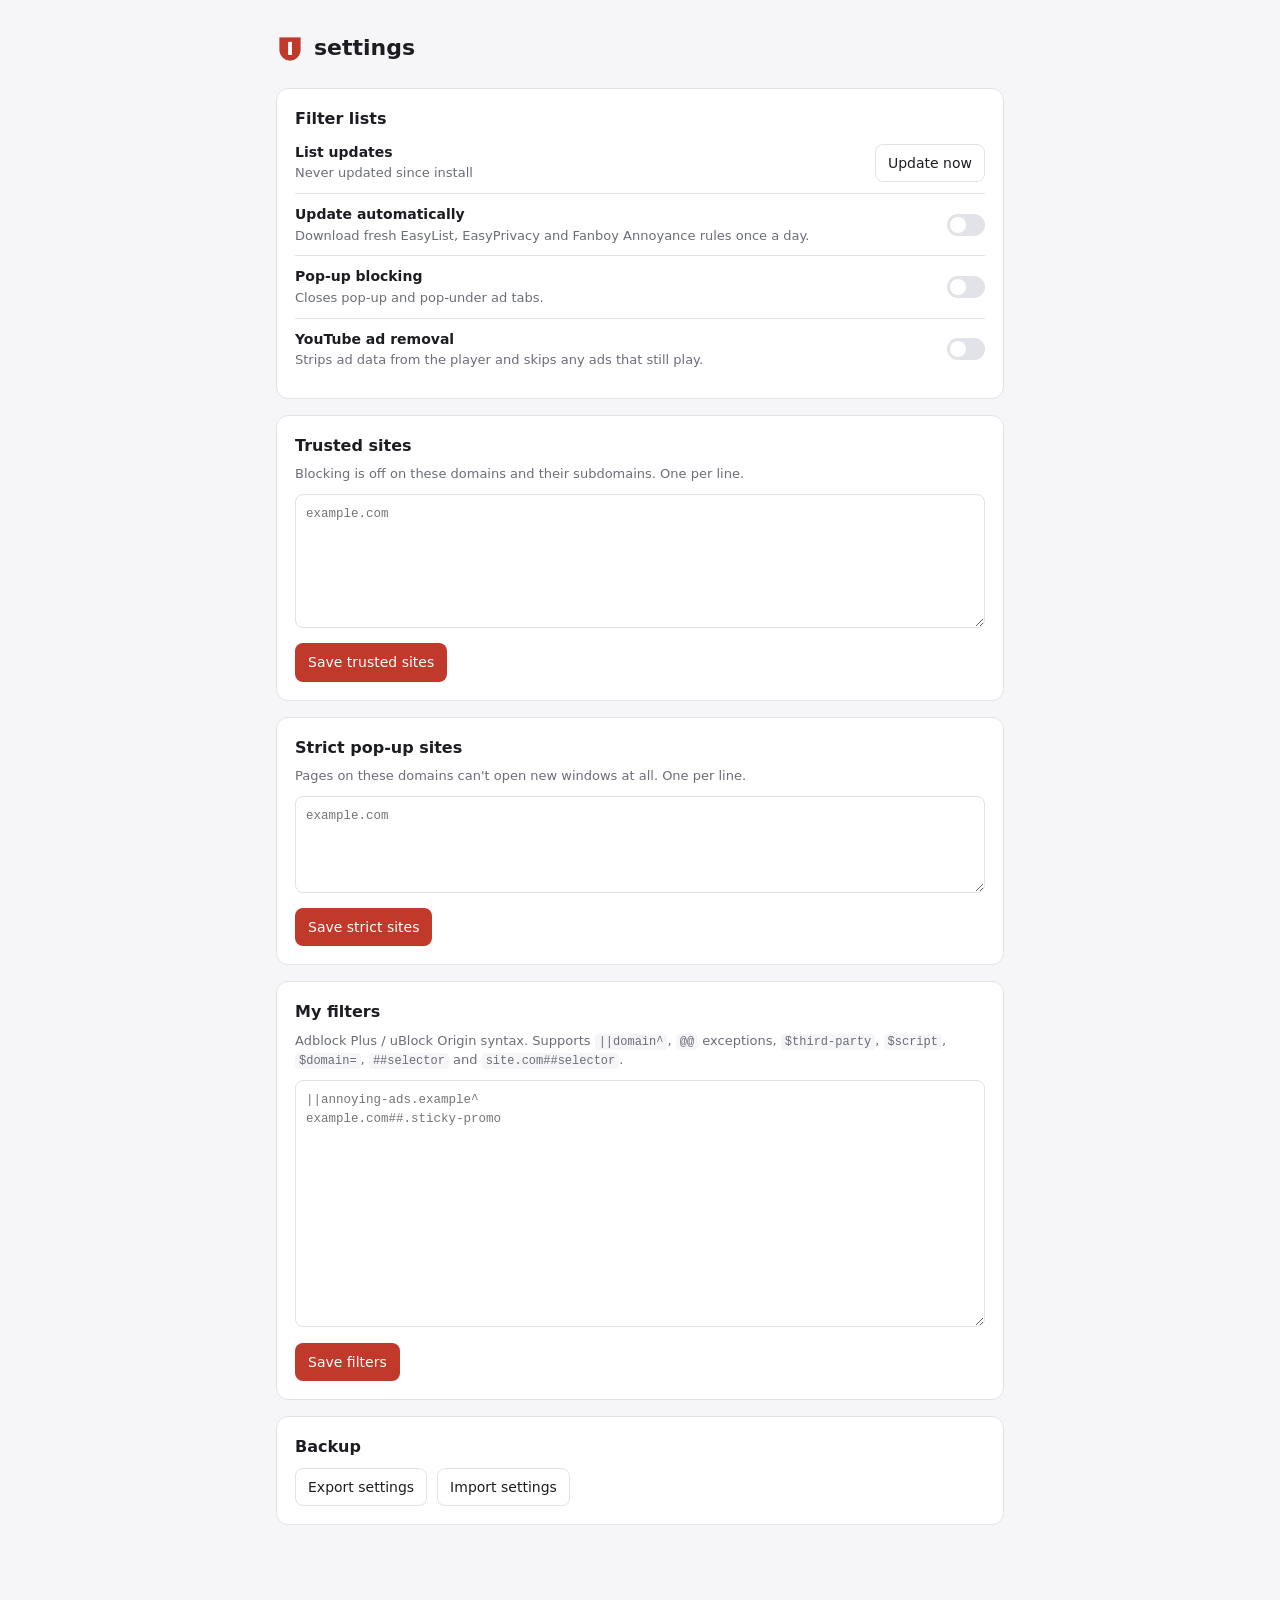
==== options/options.html @ b8ff87d4 "Mizpah ad blocker for Chrome Manifest V3 ad, tracker and pop-up blocker built on EasyList, EasyPriva" ====
<!doctype html>
<html lang="en">
<head>
  <meta charset="utf-8">
  <meta name="viewport" content="width=device-width, initial-scale=1">
  <title>Settings</title>
  <link rel="stylesheet" href="theme.css">
  <link rel="stylesheet" href="options.css">
</head>
<body>
  <main>
    <h1><img src="../icons/icon48.png" alt="" width="28" height="28"> <span><span class="app-name"></span> settings</span></h1>

    <section class="banner" id="rebuildBanner" hidden>
      <h2>Rebuild needed</h2>
      <ul id="rebuildReasons"></ul>
      <p>Chrome only lets an extension replace its built-in rules when it is rebuilt. Run these in Terminal, then click the reload icon for <span class="app-name"></span> on <code>chrome://extensions</code>.</p>
      <pre id="rebuildCmd"></pre>
      <div class="bar"><button id="copyCmd">Copy commands</button><span id="copyStatus"></span></div>
    </section>

    <section>
      <h2>Filter lists</h2>
      <div class="update">
        <div><strong>List updates</strong><p id="updateInfo">Never updated since install</p></div>
        <button id="updateNow">Update now</button>
      </div>
      <label class="row">
        <div><strong>Update automatically</strong><p>Download fresh EasyList, EasyPrivacy and Fanboy Annoyance rules once a day.</p></div>
        <span class="switch"><input type="checkbox" id="autoUpdate"><span></span></span>
      </label>
      <div id="lists"></div>
      <label class="row">
        <div><strong>Pop-up blocking</strong><p id="popupInfo">Closes pop-up and pop-under ad tabs.</p></div>
        <span class="switch"><input type="checkbox" id="blockPopups"><span></span></span>
      </label>
      <label class="row">
        <div><strong>YouTube ad removal</strong><p>Strips ad data from the player and skips any ads that still play.</p></div>
        <span class="switch"><input type="checkbox" id="youtube"><span></span></span>
      </label>
    </section>

    <section>
      <h2>Trusted sites</h2>
      <p>Blocking is off on these domains and their subdomains. One per line.</p>
      <textarea id="allowlist" rows="6" spellcheck="false" placeholder="example.com"></textarea>
      <div class="bar"><button class="primary" id="saveAllowlist">Save trusted sites</button><span id="allowStatus"></span></div>
    </section>

    <section>
      <h2>Strict pop-up sites</h2>
      <p>Pages on these domains can't open new windows at all. One per line.</p>
      <textarea id="strictPopupSites" rows="4" spellcheck="false" placeholder="example.com"></textarea>
      <div class="bar"><button class="primary" id="saveStrict">Save strict sites</button><span id="strictStatus"></span></div>
    </section>

    <section>
      <h2>My filters</h2>
      <p>Adblock Plus / uBlock Origin syntax. Supports <code>||domain^</code>, <code>@@</code> exceptions, <code>$third-party</code>, <code>$script</code>, <code>$domain=</code>, <code>##selector</code> and <code>site.com##selector</code>.</p>
      <textarea id="custom" rows="12" spellcheck="false" placeholder="||annoying-ads.example^&#10;example.com##.sticky-promo"></textarea>
      <div class="bar"><button class="primary" id="saveCustom">Save filters</button><span id="customStatus"></span></div>
    </section>

    <section>
      <h2>Backup</h2>
      <div class="bar">
        <button id="export">Export settings</button>
        <button id="import">Import settings</button>
        <input type="file" id="importFile" accept="application/json" hidden>
        <span id="backupStatus"></span>
      </div>
    </section>
  </main>
  <script src="options.js" type="module"></script>
</body>
</html>
---- options/theme.css ----
:root {
  --bg: #f6f6f8;
  --surface: #ffffff;
  --text: #1c1d22;
  --muted: #6b6e78;
  --border: #e2e3e8;
  --accent: #c0392b;
  --accent-text: #ffffff;
  --ok: #1e8e5a;
  --field: #ffffff;
}
@media (prefers-color-scheme: dark) {
  :root {
    --bg: #16171b;
    --surface: #1f2026;
    --text: #ececf0;
    --muted: #9a9ca6;
    --border: #2f3038;
    --accent: #e0503f;
    --accent-text: #ffffff;
    --ok: #3cc488;
    --field: #15161a;
  }
}
* { box-sizing: border-box; }
body { margin: 0; background: var(--bg); color: var(--text); font: 14px/1.45 system-ui, -apple-system, "Segoe UI", sans-serif; }
button {
  font: inherit; color: var(--text); background: var(--surface); border: 1px solid var(--border);
  border-radius: 8px; padding: 8px 12px; cursor: pointer;
}
button:hover { border-color: var(--muted); }
button.primary { background: var(--accent); color: var(--accent-text); border-color: transparent; }
button.primary.off { background: var(--surface); color: var(--text); border-color: var(--border); }
.switch { position: relative; display: inline-block; width: 38px; height: 22px; flex: none; }
.switch input { opacity: 0; width: 0; height: 0; }
.switch span { position: absolute; inset: 0; background: var(--border); border-radius: 22px; transition: .15s; cursor: pointer; }
.switch span::before { content: ""; position: absolute; width: 16px; height: 16px; left: 3px; top: 3px; background: #fff; border-radius: 50%; transition: .15s; }
.switch input:checked + span { background: var(--accent); }
.switch input:checked + span::before { transform: translateX(16px); }
.switch input:focus-visible + span { outline: 2px solid var(--accent); outline-offset: 2px; }
---- options/options.css ----
main { max-width: 760px; margin: 0 auto; padding: 32px 16px 64px; }
h1 { display: flex; align-items: center; gap: 10px; font-size: 22px; margin: 0 0 24px; }
h2 { font-size: 16px; margin: 0 0 8px; }
section { background: var(--surface); border: 1px solid var(--border); border-radius: 12px; padding: 18px; margin-bottom: 16px; }
section > p, .row p { color: var(--muted); margin: 0 0 10px; font-size: 13px; }
.row { display: flex; align-items: center; justify-content: space-between; gap: 16px; padding: 10px 0; border-top: 1px solid var(--border); cursor: pointer; }
.row:first-child { border-top: 0; }
.row p { margin: 2px 0 0; }
textarea { width: 100%; font: 12.5px/1.5 ui-monospace, Menlo, monospace; background: var(--field); color: var(--text); border: 1px solid var(--border); border-radius: 8px; padding: 10px; resize: vertical; }
.bar { display: flex; align-items: center; gap: 10px; margin-top: 10px; flex-wrap: wrap; }
.bar span { color: var(--muted); font-size: 13px; }
code { font-size: 12px; background: var(--bg); padding: 1px 4px; border-radius: 4px; }
.update { display: flex; align-items: center; justify-content: space-between; gap: 16px; padding: 4px 0 10px; }
.update p { color: var(--muted); margin: 2px 0 0; font-size: 13px; }
.update p.error { color: var(--accent); }
#lists .row:first-child { border-top: 1px solid var(--border); }
.banner { border-color: var(--accent); }
.banner h2 { color: var(--accent); }
.banner ul { margin: 0 0 10px; padding-left: 18px; }
pre { background: var(--field); border: 1px solid var(--border); border-radius: 8px; padding: 10px; font: 12.5px/1.5 ui-monospace, Menlo, monospace; overflow-x: auto; margin: 0; }
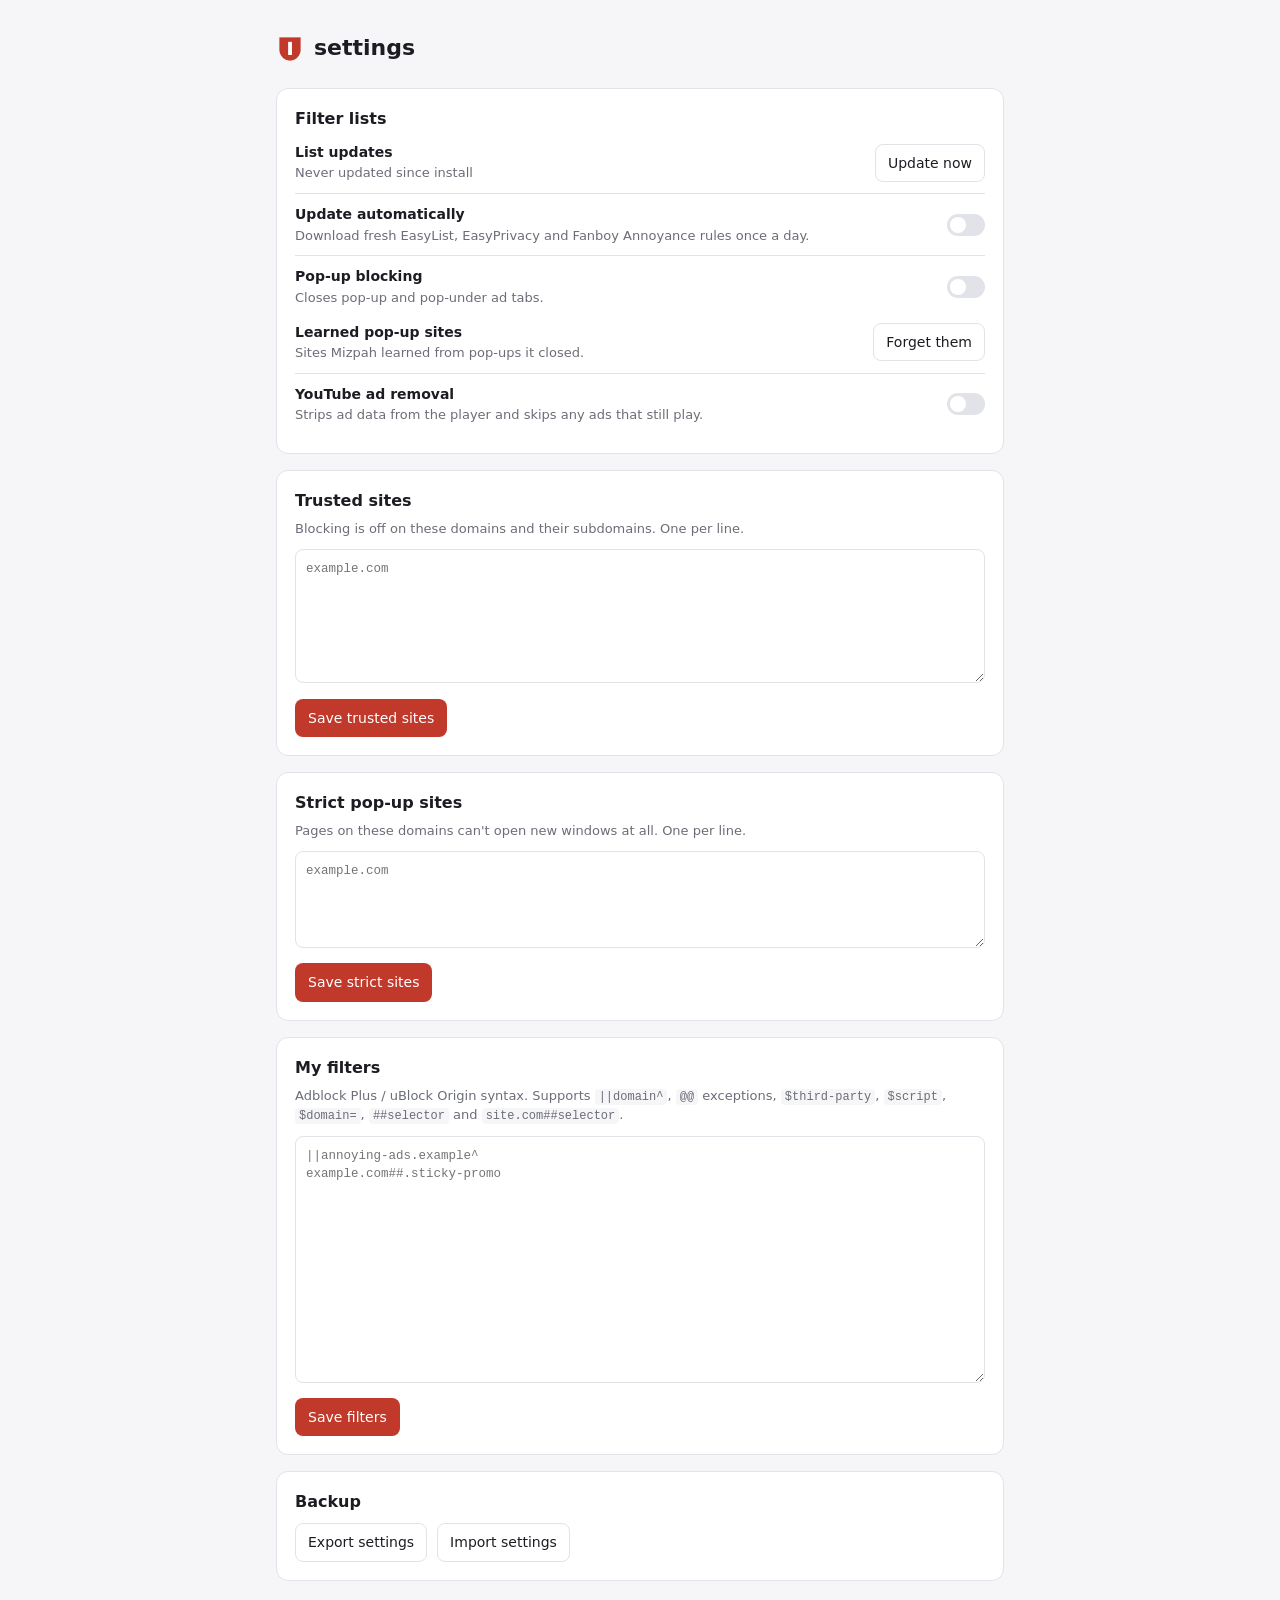
==== commit a755da76: "Never close tabs opened by a deliberate click Clicks are matched to links through shadow DOM, a reco" ====
--- a/options/options.html
+++ b/options/options.html
@@ -34,6 +34,10 @@
         <div><strong>Pop-up blocking</strong><p id="popupInfo">Closes pop-up and pop-under ad tabs.</p></div>
         <span class="switch"><input type="checkbox" id="blockPopups"><span></span></span>
       </label>
+      <div class="update">
+        <div><strong>Learned pop-up sites</strong><p id="learnedInfo">Sites Mizpah learned from pop-ups it closed.</p></div>
+        <button id="forgetLearned">Forget them</button>
+      </div>
       <label class="row">
         <div><strong>YouTube ad removal</strong><p>Strips ad data from the player and skips any ads that still play.</p></div>
         <span class="switch"><input type="checkbox" id="youtube"><span></span></span>
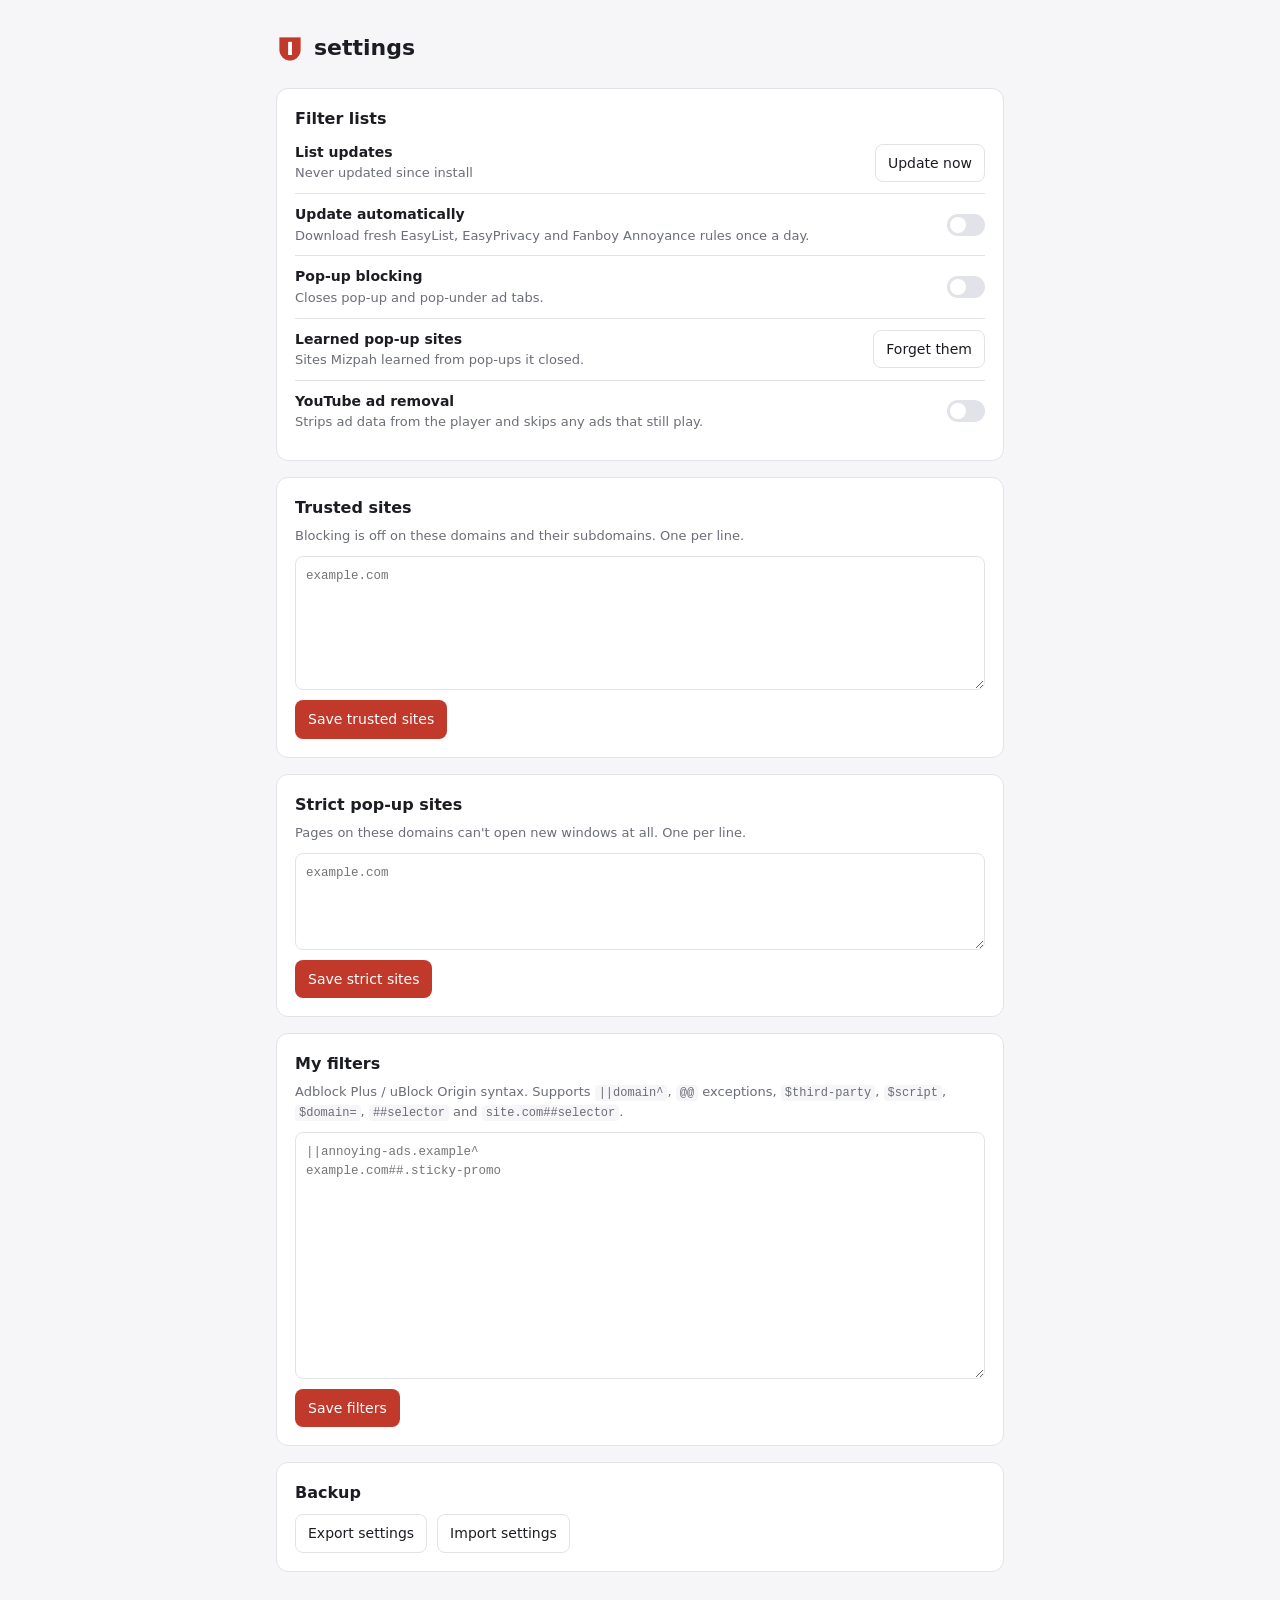
==== commit 4df96d7d: "Fix Settings page layout on iPhone Textareas used a 12.5px font, so Safari on iOS zoomed in on focus" ====
--- a/options/options.html
+++ b/options/options.html
@@ -47,21 +47,21 @@
     <section>
       <h2>Trusted sites</h2>
       <p>Blocking is off on these domains and their subdomains. One per line.</p>
-      <textarea id="allowlist" rows="6" spellcheck="false" placeholder="example.com"></textarea>
+      <textarea id="allowlist" rows="6" spellcheck="false" autocapitalize="off" autocorrect="off" autocomplete="off" placeholder="example.com"></textarea>
       <div class="bar"><button class="primary" id="saveAllowlist">Save trusted sites</button><span id="allowStatus"></span></div>
     </section>
 
     <section>
       <h2>Strict pop-up sites</h2>
       <p>Pages on these domains can't open new windows at all. One per line.</p>
-      <textarea id="strictPopupSites" rows="4" spellcheck="false" placeholder="example.com"></textarea>
+      <textarea id="strictPopupSites" rows="4" spellcheck="false" autocapitalize="off" autocorrect="off" autocomplete="off" placeholder="example.com"></textarea>
       <div class="bar"><button class="primary" id="saveStrict">Save strict sites</button><span id="strictStatus"></span></div>
     </section>
 
     <section>
       <h2>My filters</h2>
       <p>Adblock Plus / uBlock Origin syntax. Supports <code>||domain^</code>, <code>@@</code> exceptions, <code>$third-party</code>, <code>$script</code>, <code>$domain=</code>, <code>##selector</code> and <code>site.com##selector</code>.</p>
-      <textarea id="custom" rows="12" spellcheck="false" placeholder="||annoying-ads.example^&#10;example.com##.sticky-promo"></textarea>
+      <textarea id="custom" rows="12" spellcheck="false" autocapitalize="off" autocorrect="off" autocomplete="off" placeholder="||annoying-ads.example^&#10;example.com##.sticky-promo"></textarea>
       <div class="bar"><button class="primary" id="saveCustom">Save filters</button><span id="customStatus"></span></div>
     </section>
 
--- a/options/theme.css
+++ b/options/theme.css
@@ -1,4 +1,5 @@
 :root {
+  color-scheme: light dark;
   --bg: #f6f6f8;
   --surface: #ffffff;
   --text: #1c1d22;
@@ -23,6 +24,7 @@
   }
 }
 * { box-sizing: border-box; }
+html { -webkit-text-size-adjust: 100%; text-size-adjust: 100%; }
 body { margin: 0; background: var(--bg); color: var(--text); font: 14px/1.45 system-ui, -apple-system, "Segoe UI", sans-serif; }
 button {
   font: inherit; color: var(--text); background: var(--surface); border: 1px solid var(--border);
--- a/options/options.css
+++ b/options/options.css
@@ -6,11 +6,13 @@
 .row { display: flex; align-items: center; justify-content: space-between; gap: 16px; padding: 10px 0; border-top: 1px solid var(--border); cursor: pointer; }
 .row:first-child { border-top: 0; }
 .row p { margin: 2px 0 0; }
-textarea { width: 100%; font: 12.5px/1.5 ui-monospace, Menlo, monospace; background: var(--field); color: var(--text); border: 1px solid var(--border); border-radius: 8px; padding: 10px; resize: vertical; }
+textarea { display: block; width: 100%; max-width: 100%; font: 12.5px/1.5 ui-monospace, Menlo, monospace; background: var(--field); color: var(--text); border: 1px solid var(--border); border-radius: 8px; padding: 10px; resize: vertical; }
 .bar { display: flex; align-items: center; gap: 10px; margin-top: 10px; flex-wrap: wrap; }
 .bar span { color: var(--muted); font-size: 13px; }
 code { font-size: 12px; background: var(--bg); padding: 1px 4px; border-radius: 4px; }
-.update { display: flex; align-items: center; justify-content: space-between; gap: 16px; padding: 4px 0 10px; }
+.update { display: flex; align-items: center; justify-content: space-between; gap: 16px; padding: 10px 0; border-top: 1px solid var(--border); }
+h2 + .update { border-top: 0; padding-top: 4px; }
+.update button { flex: none; white-space: nowrap; }
 .update p { color: var(--muted); margin: 2px 0 0; font-size: 13px; }
 .update p.error { color: var(--accent); }
 #lists .row:first-child { border-top: 1px solid var(--border); }
@@ -18,3 +20,4 @@
 .banner h2 { color: var(--accent); }
 .banner ul { margin: 0 0 10px; padding-left: 18px; }
 pre { background: var(--field); border: 1px solid var(--border); border-radius: 8px; padding: 10px; font: 12.5px/1.5 ui-monospace, Menlo, monospace; overflow-x: auto; margin: 0; }
+@media (pointer: coarse) { textarea { font-size: 16px; } }
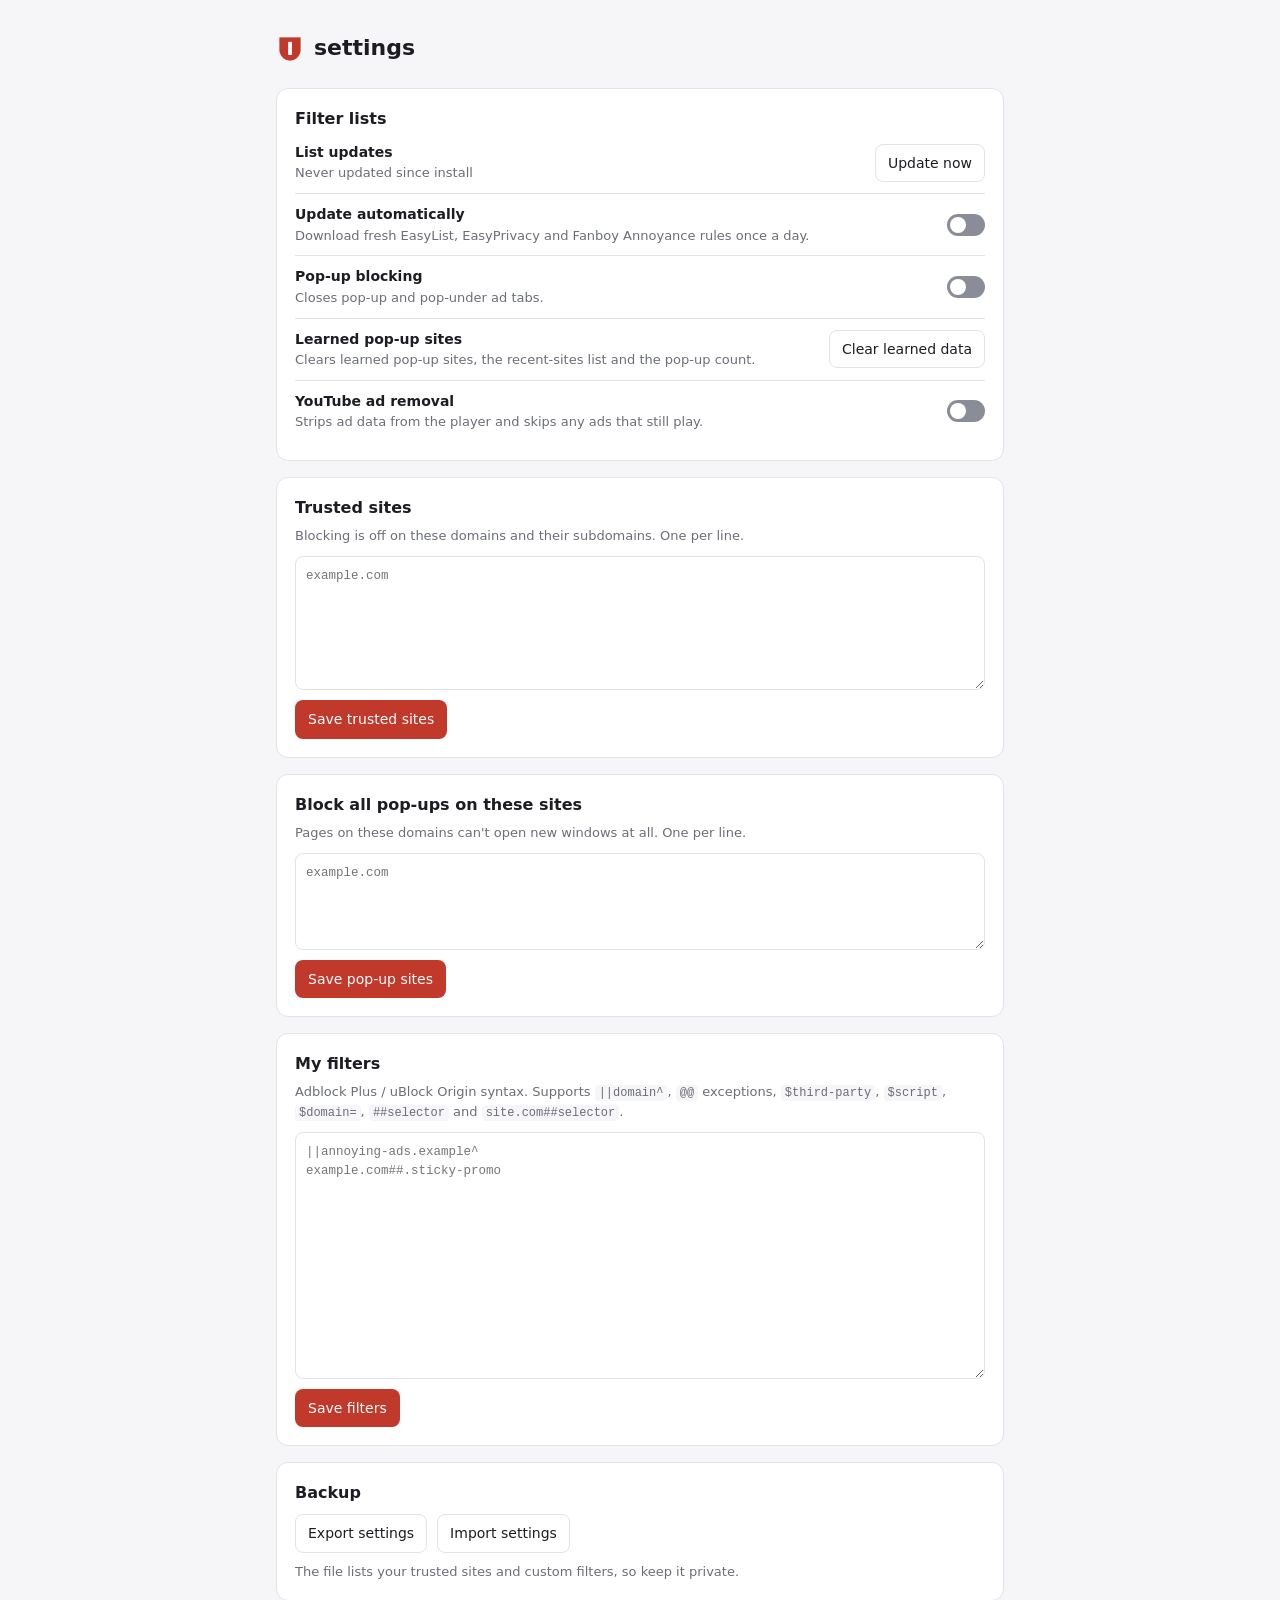
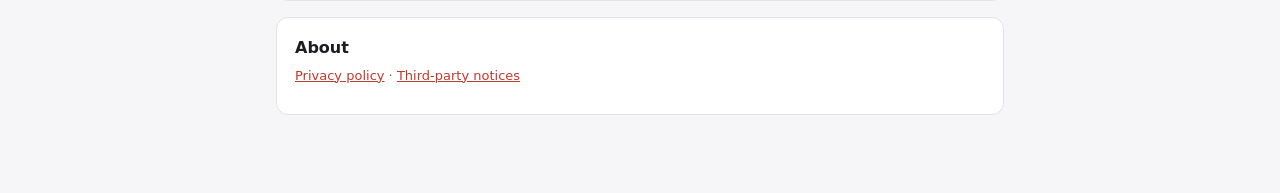
==== commit cf55d11b: "Fix the security, privacy, platform, tooling, store and test review findings Security: content scrip" ====
--- a/options/options.html
+++ b/options/options.html
@@ -11,58 +11,58 @@
   <main>
     <h1><img src="../icons/icon48.png" alt="" width="28" height="28"> <span><span class="app-name"></span> settings</span></h1>
 
-    <section class="banner" id="rebuildBanner" hidden>
+    <div role="status"><section class="banner" id="rebuildBanner" hidden>
       <h2>Rebuild needed</h2>
       <ul id="rebuildReasons"></ul>
       <p>Chrome only lets an extension replace its built-in rules when it is rebuilt. Run these in Terminal, then click the reload icon for <span class="app-name"></span> on <code>chrome://extensions</code>.</p>
       <pre id="rebuildCmd"></pre>
-      <div class="bar"><button id="copyCmd">Copy commands</button><span id="copyStatus"></span></div>
-    </section>
+      <div class="bar"><button id="copyCmd">Copy commands</button><span id="copyStatus" role="status"></span></div>
+    </section></div>
 
     <section>
       <h2>Filter lists</h2>
       <div class="update">
-        <div><strong>List updates</strong><p id="updateInfo">Never updated since install</p></div>
+        <div><strong>List updates</strong><p id="updateInfo" role="status">Never updated since install</p></div>
         <button id="updateNow">Update now</button>
       </div>
       <label class="row">
-        <div><strong>Update automatically</strong><p>Download fresh EasyList, EasyPrivacy and Fanboy Annoyance rules once a day.</p></div>
-        <span class="switch"><input type="checkbox" id="autoUpdate"><span></span></span>
+        <div><strong id="autoUpdateName">Update automatically</strong><p id="autoUpdateInfo">Download fresh EasyList, EasyPrivacy and Fanboy Annoyance rules once a day.</p></div>
+        <span class="switch"><input type="checkbox" id="autoUpdate" role="switch" aria-labelledby="autoUpdateName" aria-describedby="autoUpdateInfo"><span></span></span>
       </label>
       <div id="lists"></div>
       <label class="row">
-        <div><strong>Pop-up blocking</strong><p id="popupInfo">Closes pop-up and pop-under ad tabs.</p></div>
-        <span class="switch"><input type="checkbox" id="blockPopups"><span></span></span>
+        <div><strong id="blockPopupsName">Pop-up blocking</strong><p id="popupInfo">Closes pop-up and pop-under ad tabs.</p></div>
+        <span class="switch"><input type="checkbox" id="blockPopups" role="switch" aria-labelledby="blockPopupsName" aria-describedby="popupInfo"><span></span></span>
       </label>
       <div class="update">
-        <div><strong>Learned pop-up sites</strong><p id="learnedInfo">Sites Mizpah learned from pop-ups it closed.</p></div>
-        <button id="forgetLearned">Forget them</button>
+        <div><strong>Learned pop-up sites</strong><p id="learnedInfo">Clears learned pop-up sites, the recent-sites list and the pop-up count.</p></div>
+        <button id="forgetLearned">Clear learned data</button>
       </div>
       <label class="row">
-        <div><strong>YouTube ad removal</strong><p>Strips ad data from the player and skips any ads that still play.</p></div>
-        <span class="switch"><input type="checkbox" id="youtube"><span></span></span>
+        <div><strong id="youtubeName">YouTube ad removal</strong><p id="youtubeInfo">Strips ad data from the player and skips any ads that still play.</p></div>
+        <span class="switch"><input type="checkbox" id="youtube" role="switch" aria-labelledby="youtubeName" aria-describedby="youtubeInfo"><span></span></span>
       </label>
     </section>
 
     <section>
-      <h2>Trusted sites</h2>
-      <p>Blocking is off on these domains and their subdomains. One per line.</p>
-      <textarea id="allowlist" rows="6" spellcheck="false" autocapitalize="off" autocorrect="off" autocomplete="off" placeholder="example.com"></textarea>
-      <div class="bar"><button class="primary" id="saveAllowlist">Save trusted sites</button><span id="allowStatus"></span></div>
+      <h2 id="allowHeading">Trusted sites</h2>
+      <p id="allowHelp">Blocking is off on these domains and their subdomains. One per line.</p>
+      <textarea id="allowlist" aria-labelledby="allowHeading" aria-describedby="allowHelp" rows="6" spellcheck="false" autocapitalize="off" autocorrect="off" autocomplete="off" placeholder="example.com"></textarea>
+      <div class="bar"><button class="primary" id="saveAllowlist">Save trusted sites</button><span id="allowStatus" role="status"></span></div>
     </section>
 
     <section>
-      <h2>Strict pop-up sites</h2>
-      <p>Pages on these domains can't open new windows at all. One per line.</p>
-      <textarea id="strictPopupSites" rows="4" spellcheck="false" autocapitalize="off" autocorrect="off" autocomplete="off" placeholder="example.com"></textarea>
-      <div class="bar"><button class="primary" id="saveStrict">Save strict sites</button><span id="strictStatus"></span></div>
+      <h2 id="strictHeading">Block all pop-ups on these sites</h2>
+      <p id="strictHelp">Pages on these domains can't open new windows at all. One per line.</p>
+      <textarea id="strictPopupSites" aria-labelledby="strictHeading" aria-describedby="strictHelp" rows="4" spellcheck="false" autocapitalize="off" autocorrect="off" autocomplete="off" placeholder="example.com"></textarea>
+      <div class="bar"><button class="primary" id="saveStrict">Save pop-up sites</button><span id="strictStatus" role="status"></span></div>
     </section>
 
     <section>
-      <h2>My filters</h2>
-      <p>Adblock Plus / uBlock Origin syntax. Supports <code>||domain^</code>, <code>@@</code> exceptions, <code>$third-party</code>, <code>$script</code>, <code>$domain=</code>, <code>##selector</code> and <code>site.com##selector</code>.</p>
-      <textarea id="custom" rows="12" spellcheck="false" autocapitalize="off" autocorrect="off" autocomplete="off" placeholder="||annoying-ads.example^&#10;example.com##.sticky-promo"></textarea>
-      <div class="bar"><button class="primary" id="saveCustom">Save filters</button><span id="customStatus"></span></div>
+      <h2 id="customHeading">My filters</h2>
+      <p id="customHelp">Adblock Plus / uBlock Origin syntax. Supports <code>||domain^</code>, <code>@@</code> exceptions, <code>$third-party</code>, <code>$script</code>, <code>$domain=</code>, <code>##selector</code> and <code>site.com##selector</code>.</p>
+      <textarea id="custom" aria-labelledby="customHeading" aria-describedby="customHelp" rows="12" spellcheck="false" autocapitalize="off" autocorrect="off" autocomplete="off" placeholder="||annoying-ads.example^&#10;example.com##.sticky-promo"></textarea>
+      <div class="bar"><button class="primary" id="saveCustom">Save filters</button><span id="customStatus" role="status"></span></div>
     </section>
 
     <section>
@@ -71,8 +71,14 @@
         <button id="export">Export settings</button>
         <button id="import">Import settings</button>
         <input type="file" id="importFile" accept="application/json" hidden>
-        <span id="backupStatus"></span>
+        <span id="backupStatus" role="status"></span>
       </div>
+      <p id="backupNote">The file lists your trusted sites and custom filters, so keep it private.</p>
+    </section>
+
+    <section>
+      <h2>About</h2>
+      <p><a href="https://stephenhazra.github.io/mizpah/privacy-policy.html" target="_blank" rel="noopener">Privacy policy</a> · <a href="../THIRD_PARTY_NOTICES.md" target="_blank" rel="noopener">Third-party notices</a></p>
     </section>
   </main>
   <script src="options.js" type="module"></script>
--- a/options/theme.css
+++ b/options/theme.css
@@ -6,6 +6,8 @@
   --muted: #6b6e78;
   --border: #e2e3e8;
   --accent: #c0392b;
+  --accent-fg: #c0392b;
+  --switch-off: #8a8d98;
   --accent-text: #ffffff;
   --ok: #1e8e5a;
   --field: #ffffff;
@@ -17,7 +19,9 @@
     --text: #ececf0;
     --muted: #9a9ca6;
     --border: #2f3038;
-    --accent: #e0503f;
+    --accent: #c8412f;
+    --accent-fg: #ff7a6b;
+    --switch-off: #8a8d98;
     --accent-text: #ffffff;
     --ok: #3cc488;
     --field: #15161a;
@@ -31,12 +35,16 @@
   border-radius: 8px; padding: 8px 12px; cursor: pointer;
 }
 button:hover { border-color: var(--muted); }
+button:disabled { opacity: .5; cursor: not-allowed; }
+button:disabled:hover { border-color: var(--border); }
+button:focus-visible { outline: 2px solid var(--accent-fg); outline-offset: 2px; }
 button.primary { background: var(--accent); color: var(--accent-text); border-color: transparent; }
 button.primary.off { background: var(--surface); color: var(--text); border-color: var(--border); }
 .switch { position: relative; display: inline-block; width: 38px; height: 22px; flex: none; }
 .switch input { opacity: 0; width: 0; height: 0; }
-.switch span { position: absolute; inset: 0; background: var(--border); border-radius: 22px; transition: .15s; cursor: pointer; }
+.switch span { position: absolute; inset: 0; background: var(--switch-off); border-radius: 22px; transition: .15s; cursor: pointer; }
 .switch span::before { content: ""; position: absolute; width: 16px; height: 16px; left: 3px; top: 3px; background: #fff; border-radius: 50%; transition: .15s; }
 .switch input:checked + span { background: var(--accent); }
 .switch input:checked + span::before { transform: translateX(16px); }
 .switch input:focus-visible + span { outline: 2px solid var(--accent); outline-offset: 2px; }
+@media (prefers-reduced-motion: reduce) { .switch span, .switch span::before { transition: none; } }
--- a/options/options.css
+++ b/options/options.css
@@ -8,16 +8,18 @@
 .row p { margin: 2px 0 0; }
 textarea { display: block; width: 100%; max-width: 100%; font: 12.5px/1.5 ui-monospace, Menlo, monospace; background: var(--field); color: var(--text); border: 1px solid var(--border); border-radius: 8px; padding: 10px; resize: vertical; }
 .bar { display: flex; align-items: center; gap: 10px; margin-top: 10px; flex-wrap: wrap; }
+section > p a { color: var(--accent-fg); }
+#backupNote { margin: 10px 0 0; }
 .bar span { color: var(--muted); font-size: 13px; }
 code { font-size: 12px; background: var(--bg); padding: 1px 4px; border-radius: 4px; }
 .update { display: flex; align-items: center; justify-content: space-between; gap: 16px; padding: 10px 0; border-top: 1px solid var(--border); }
 h2 + .update { border-top: 0; padding-top: 4px; }
 .update button { flex: none; white-space: nowrap; }
 .update p { color: var(--muted); margin: 2px 0 0; font-size: 13px; }
-.update p.error { color: var(--accent); }
+.update p.error { color: var(--accent-fg); }
 #lists .row:first-child { border-top: 1px solid var(--border); }
 .banner { border-color: var(--accent); }
-.banner h2 { color: var(--accent); }
+.banner h2 { color: var(--accent-fg); }
 .banner ul { margin: 0 0 10px; padding-left: 18px; }
 pre { background: var(--field); border: 1px solid var(--border); border-radius: 8px; padding: 10px; font: 12.5px/1.5 ui-monospace, Menlo, monospace; overflow-x: auto; margin: 0; }
 @media (pointer: coarse) { textarea { font-size: 16px; } }
